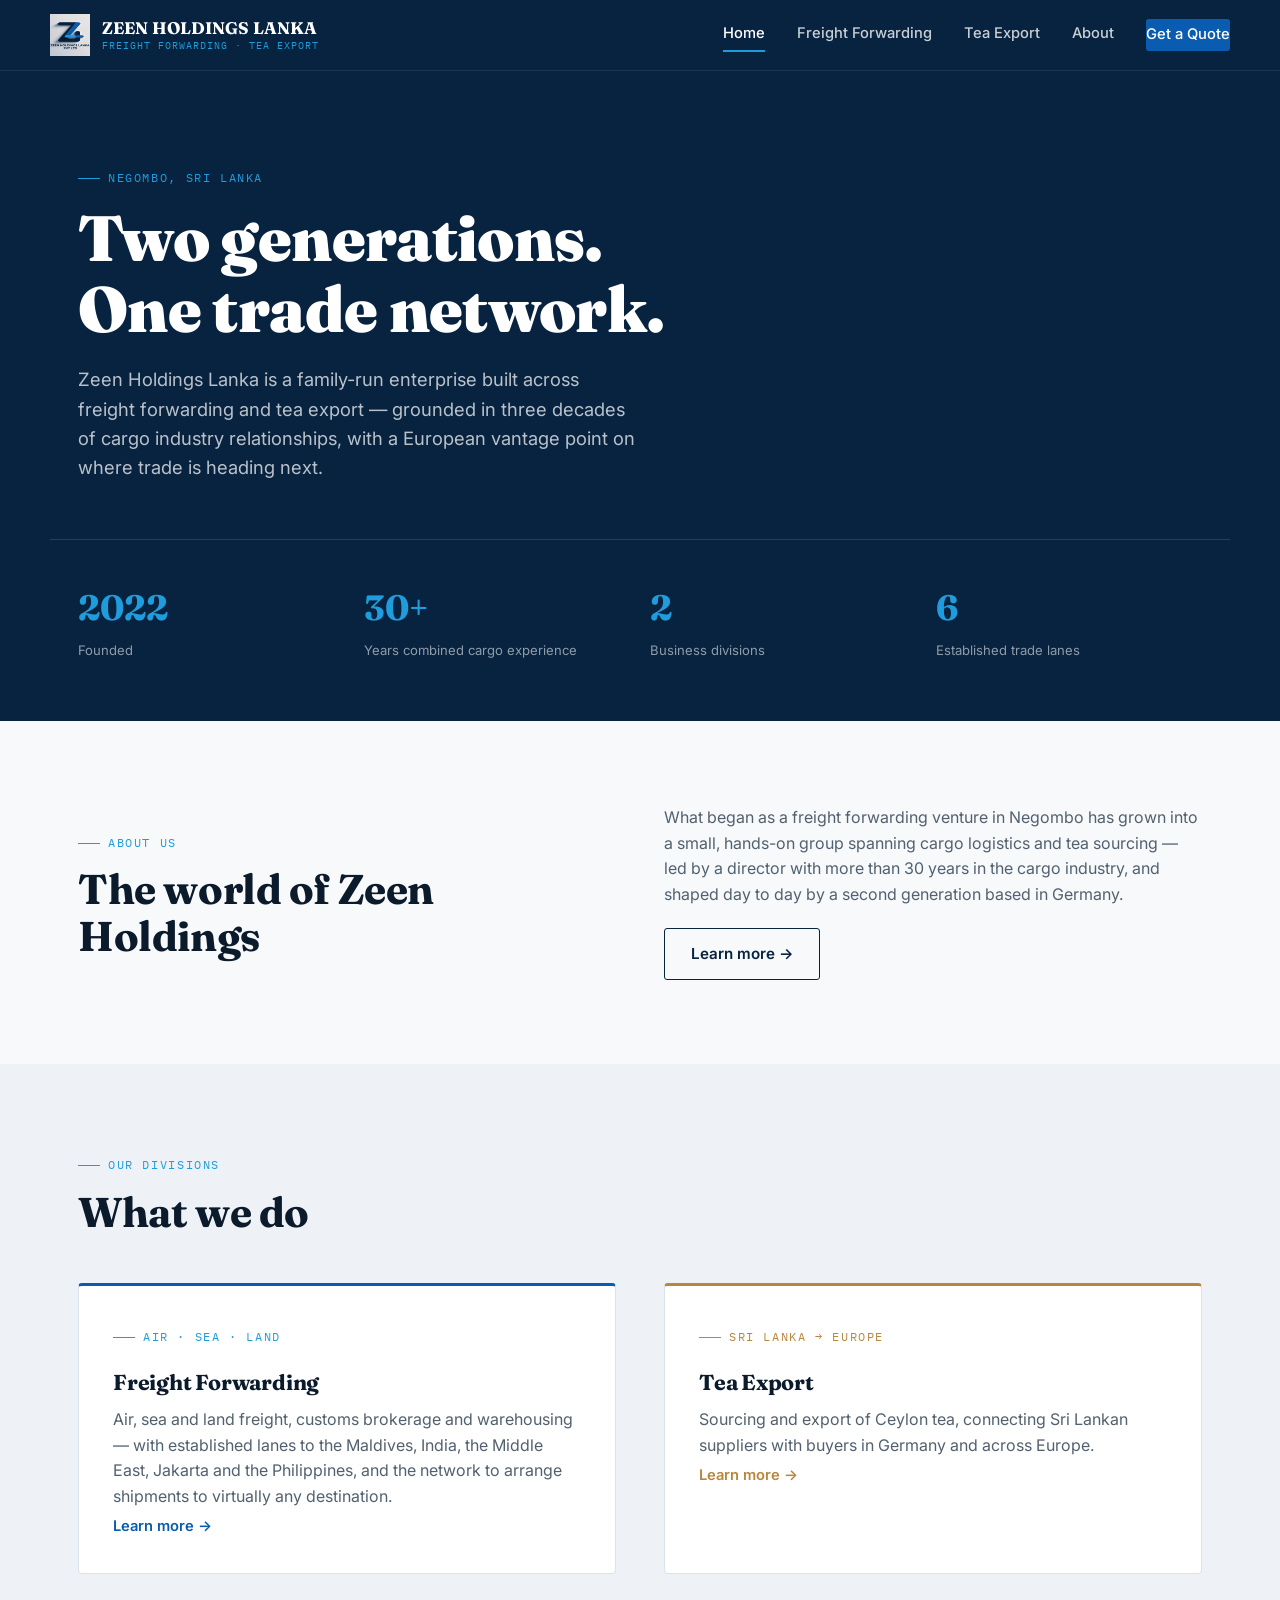
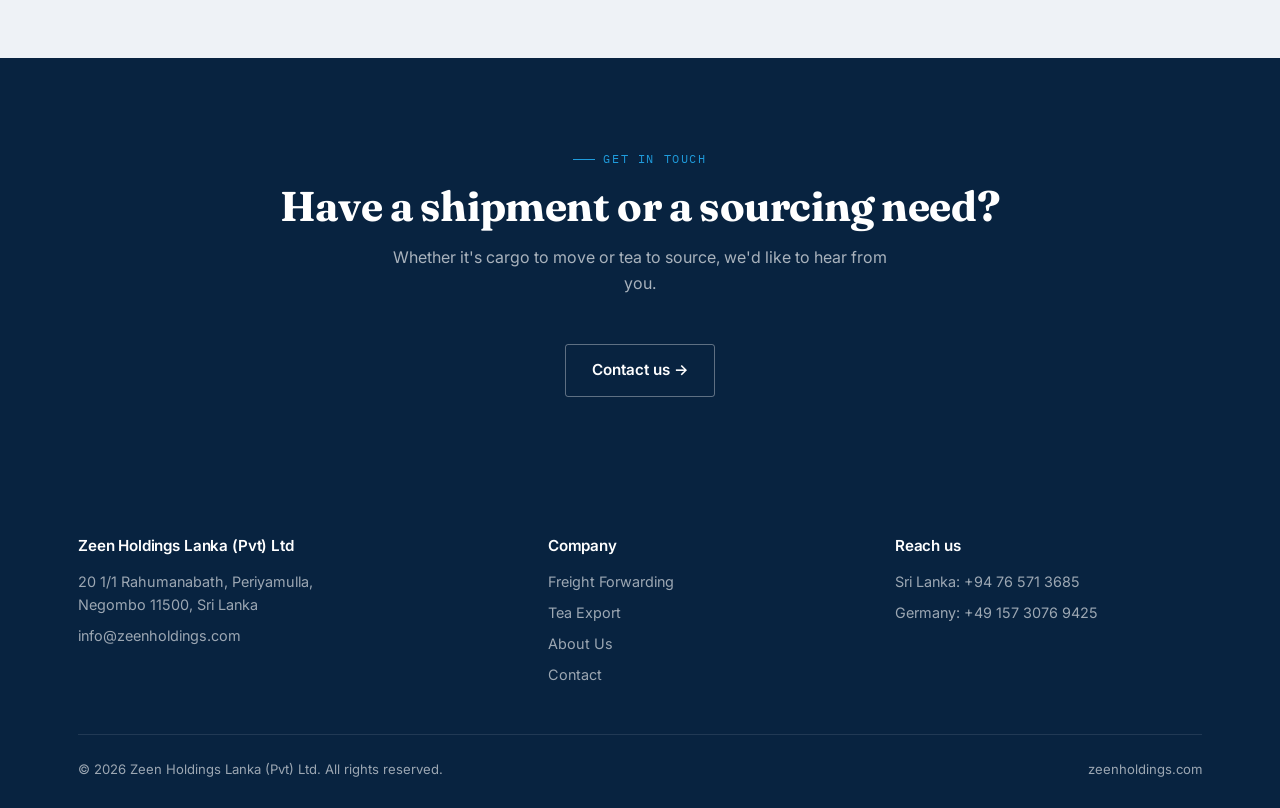
==== index.html @ 5c4035da "Initial site upload" ====
<!DOCTYPE html>
<html lang="en">
<head>
<meta charset="UTF-8">
<meta name="viewport" content="width=device-width, initial-scale=1.0">
<title>Zeen Holdings Lanka — Air &amp; Sea Freight Forwarding + Ceylon Tea Export</title>
<meta name="description" content="Zeen Holdings Lanka (Pvt) Ltd — air &amp; sea freight forwarding from Negombo, Sri Lanka worldwide, with established lanes to the Maldives, India, Middle East, Jakarta &amp; Philippines, plus Ceylon tea sourcing and export for European buyers.">
<link rel="icon" href="assets/logo.png">
<link rel="stylesheet" href="css/style.css">
</head>
<body>

<header class="site">
  <div class="wrap nav">
    <a href="index.html" class="brand">
      <img src="assets/logo-cropped.png" alt="Zeen Holdings Lanka logo">
      <span class="brand-text">ZEEN HOLDINGS LANKA<span>FREIGHT FORWARDING · TEA EXPORT</span></span>
    </a>
    <button class="menu-toggle" aria-label="Toggle menu" onclick="document.querySelector('nav.links').classList.toggle('open')">&#9776;</button>
    <nav class="links">
      <a href="index.html" class="active">Home</a>
      <a href="freight-forwarding.html">Freight Forwarding</a>
      <a href="tea-export.html">Tea Export</a>
      <a href="about.html">About</a>
      <a href="contact.html" class="nav-cta">Get a Quote</a>
    </nav>
  </div>
</header>

<section class="hero">
  <div class="wrap">
    <div class="eyebrow">Negombo, Sri Lanka</div>
    <h1>Two generations.<br>One trade network.</h1>
    <p class="lede">Zeen Holdings Lanka is a family-run enterprise built across freight forwarding and tea export — grounded in three decades of cargo industry relationships, with a European vantage point on where trade is heading next.</p>
  </div>

  <div class="wrap stats-bar">
    <div class="stat">
      <div class="stat-num">2022</div>
      <div class="stat-label">Founded</div>
    </div>
    <div class="stat">
      <div class="stat-num">30+</div>
      <div class="stat-label">Years combined cargo experience</div>
    </div>
    <div class="stat">
      <div class="stat-num">2</div>
      <div class="stat-label">Business divisions</div>
    </div>
    <div class="stat">
      <div class="stat-num">6</div>
      <div class="stat-label">Established trade lanes</div>
    </div>
  </div>
</section>

<section>
  <div class="wrap grid-2" style="align-items:center;">
    <div>
      <div class="eyebrow">About us</div>
      <h2>The world of Zeen Holdings</h2>
    </div>
    <div>
      <p>What began as a freight forwarding venture in Negombo has grown into a small, hands-on group spanning cargo logistics and tea sourcing — led by a director with more than 30 years in the cargo industry, and shaped day to day by a second generation based in Germany.</p>
      <a href="about.html" class="btn btn-dark mt-lg" style="margin-top:20px;">Learn more →</a>
    </div>
  </div>
</section>

<section class="section-alt">
  <div class="wrap">
    <div class="eyebrow">Our divisions</div>
    <h2>What we do</h2>

    <div class="grid-2 mt-lg">
      <div class="division-card">
        <div class="eyebrow">Air · Sea · Land</div>
        <h3>Freight Forwarding</h3>
        <p>Air, sea and land freight, customs brokerage and warehousing — with established lanes to the Maldives, India, the Middle East, Jakarta and the Philippines, and the network to arrange shipments to virtually any destination.</p>
        <a href="freight-forwarding.html" class="btn-link">Learn more →</a>
      </div>
      <div class="division-card">
        <div class="eyebrow gold">Sri Lanka → Europe</div>
        <h3>Tea Export</h3>
        <p>Sourcing and export of Ceylon tea, connecting Sri Lankan suppliers with buyers in Germany and across Europe.</p>
        <a href="tea-export.html" class="btn-link gold">Learn more →</a>
      </div>
    </div>
  </div>
</section>

<section class="section-navy">
  <div class="wrap center">
    <div class="eyebrow" style="justify-content:center;">Get in touch</div>
    <h2>Have a shipment or a sourcing need?</h2>
    <p style="max-width:520px;margin:16px auto 0;">Whether it's cargo to move or tea to source, we'd like to hear from you.</p>
    <a href="contact.html" class="btn btn-ghost mt-lg">Contact us →</a>
  </div>
</section>

<footer class="site">
  <div class="wrap">
    <div class="footer-grid">
      <div>
        <h4>Zeen Holdings Lanka (Pvt) Ltd</h4>
        <p>20 1/1 Rahumanabath, Periyamulla,<br>Negombo 11500, Sri Lanka</p>
        <p>info@zeenholdings.com</p>
      </div>
      <div>
        <h4>Company</h4>
        <a href="freight-forwarding.html">Freight Forwarding</a>
        <a href="tea-export.html">Tea Export</a>
        <a href="about.html">About Us</a>
        <a href="contact.html">Contact</a>
      </div>
      <div>
        <h4>Reach us</h4>
        <a href="https://wa.me/94765713685">Sri Lanka: +94 76 571 3685</a>
        <a href="https://wa.me/4915730769425">Germany: +49 157 3076 9425</a>
      </div>
    </div>
    <div class="footer-bottom">
      <span>© 2026 Zeen Holdings Lanka (Pvt) Ltd. All rights reserved.</span>
      <span>zeenholdings.com</span>
    </div>
  </div>
</footer>

</body>
</html>
---- css/style.css ----
/* ============================================
   ZEEN HOLDINGS LANKA — Design System
   ============================================ */

@import url('https://fonts.googleapis.com/css2?family=Fraunces:ital,opsz,wght@0,9..144,400;0,9..144,600;0,9..144,700;0,9..144,900;1,9..144,500&family=Inter:wght@400;500;600;700&family=IBM+Plex+Mono:wght@400;500&display=swap');

:root {
  --navy: #082340;
  --navy-2: #0d3159;
  --blue: #0a5cb0;
  --blue-bright: #1f9cdc;
  --gold: #b8873c;
  --gold-soft: #e8d3ab;
  --bg: #f7f9fb;
  --bg-alt: #eef2f6;
  --ink: #0b1b2b;
  --ink-soft: #52616f;
  --white: #ffffff;
  --line: #dbe3ea;

  --display: 'Fraunces', serif;
  --body: 'Inter', system-ui, sans-serif;
  --mono: 'IBM Plex Mono', monospace;

  --max: 1180px;
}

* { box-sizing: border-box; margin: 0; padding: 0; }

html { scroll-behavior: smooth; }

body {
  font-family: var(--body);
  color: var(--ink);
  background: var(--bg);
  line-height: 1.6;
  -webkit-font-smoothing: antialiased;
}

img { max-width: 100%; display: block; }

a { color: inherit; text-decoration: none; }

.wrap {
  max-width: var(--max);
  margin: 0 auto;
  padding: 0 28px;
}

h1, h2, h3, h4 {
  font-family: var(--display);
  font-weight: 700;
  line-height: 1.12;
  letter-spacing: -0.01em;
}

h1 { font-size: clamp(2.4rem, 5vw, 4rem); font-weight: 900; }
h2 { font-size: clamp(1.8rem, 3.4vw, 2.6rem); }
h3 { font-size: 1.35rem; }

p { color: var(--ink-soft); }

.eyebrow {
  font-family: var(--mono);
  font-size: 0.72rem;
  letter-spacing: 0.14em;
  text-transform: uppercase;
  color: var(--blue-bright);
  display: inline-flex;
  align-items: center;
  gap: 8px;
  margin-bottom: 14px;
}
.eyebrow::before {
  content: '';
  width: 22px;
  height: 1px;
  background: var(--blue-bright);
}
.eyebrow.gold { color: var(--gold); }
.eyebrow.gold::before { background: var(--gold); }

/* ---------- Buttons ---------- */
.btn {
  display: inline-flex;
  align-items: center;
  gap: 10px;
  padding: 13px 26px;
  border-radius: 3px;
  font-weight: 600;
  font-size: 0.95rem;
  border: 1px solid transparent;
  cursor: pointer;
  transition: all 0.18s ease;
}
.btn-primary { background: var(--blue); color: var(--white); }
.btn-primary:hover { background: var(--blue-bright); transform: translateY(-1px); }
.btn-ghost { border-color: rgba(255,255,255,0.35); color: var(--white); }
.btn-ghost:hover { border-color: var(--white); background: rgba(255,255,255,0.08); }
.btn-dark { border-color: var(--navy); color: var(--navy); }
.btn-dark:hover { background: var(--navy); color: var(--white); }
.btn-gold { background: var(--gold); color: var(--white); }
.btn-gold:hover { background: #a3762f; }

/* ---------- Header / Nav ---------- */
header.site {
  background: var(--navy);
  position: sticky;
  top: 0;
  z-index: 100;
  border-bottom: 1px solid rgba(255,255,255,0.08);
}
.nav {
  display: flex;
  align-items: center;
  justify-content: space-between;
  padding: 14px 0;
}
.brand {
  display: flex;
  align-items: center;
  gap: 12px;
}
.brand img { height: 42px; width: auto; }
.brand-text {
  font-family: var(--display);
  color: var(--white);
  font-weight: 700;
  font-size: 1.05rem;
  line-height: 1.15;
}
.brand-text span {
  display: block;
  font-family: var(--mono);
  font-size: 0.62rem;
  letter-spacing: 0.1em;
  color: var(--blue-bright);
  font-weight: 400;
  margin-top: 2px;
}
nav.links {
  display: flex;
  gap: 32px;
  align-items: center;
}
nav.links a {
  color: rgba(255,255,255,0.78);
  font-size: 0.92rem;
  font-weight: 500;
  transition: color 0.15s;
  padding: 4px 0;
  border-bottom: 2px solid transparent;
}
nav.links a:hover, nav.links a.active {
  color: var(--white);
  border-bottom-color: var(--blue-bright);
}
.nav-cta {
  background: var(--blue);
  color: var(--white) !important;
  padding: 9px 18px;
  border-radius: 3px;
  border-bottom: none !important;
}
.nav-cta:hover { background: var(--blue-bright); }

.menu-toggle { display: none; background: none; border: none; color: var(--white); font-size: 1.6rem; cursor: pointer; }

@media (max-width: 860px) {
  nav.links {
    position: fixed;
    top: 70px; left: 0; right: 0;
    background: var(--navy);
    flex-direction: column;
    align-items: flex-start;
    padding: 20px 28px 28px;
    gap: 18px;
    transform: translateY(-140%);
    transition: transform 0.25s ease;
    border-bottom: 1px solid rgba(255,255,255,0.1);
  }
  nav.links.open { transform: translateY(0); }
  .menu-toggle { display: block; }
}

/* ---------- Hero ---------- */
.hero {
  background: var(--navy);
  color: var(--white);
  padding: 90px 0 60px;
  position: relative;
  overflow: hidden;
}
.hero .wrap { position: relative; z-index: 2; }
.hero h1 { color: var(--white); max-width: 780px; }
.hero .lede {
  color: rgba(255,255,255,0.72);
  font-size: 1.15rem;
  max-width: 560px;
  margin-top: 20px;
}
.hero-cta { display: flex; gap: 16px; margin-top: 34px; flex-wrap: wrap; }

/* ---------- Sections ---------- */
section { padding: 84px 0; }
.section-alt { background: var(--bg-alt); }
.section-navy { background: var(--navy); color: var(--white); }
.section-navy p { color: rgba(255,255,255,0.65); }
.section-navy h2 { color: var(--white); }

.grid-2 { display: grid; grid-template-columns: 1fr 1fr; gap: 48px; }
.grid-3 { display: grid; grid-template-columns: repeat(3, 1fr); gap: 28px; }
@media (max-width: 860px) {
  .grid-2, .grid-3 { grid-template-columns: 1fr; }
}

/* ---------- Cards ---------- */
.card {
  background: var(--white);
  border: 1px solid var(--line);
  border-radius: 4px;
  padding: 32px;
}
.card-route {
  border-left: 3px solid var(--blue);
  padding-left: 20px;
}

/* ---------- Manifest-style list ---------- */
.manifest {
  border-top: 1px solid var(--line);
}
.manifest-row {
  display: grid;
  grid-template-columns: 110px 1fr auto;
  gap: 20px;
  align-items: center;
  padding: 18px 0;
  border-bottom: 1px solid var(--line);
}
.manifest-row .code {
  font-family: var(--mono);
  font-size: 0.82rem;
  color: var(--blue);
  letter-spacing: 0.02em;
}
.manifest-row .name { font-weight: 600; font-size: 1.02rem; }
.manifest-row .detail { color: var(--ink-soft); font-size: 0.9rem; margin-top: 2px; }
.section-navy .manifest-row { border-color: rgba(255,255,255,0.12); }
.section-navy .manifest-row .name { color: var(--white); }

/* ---------- Two-lane split (freight / tea) ---------- */
.lane {
  border-radius: 6px;
  padding: 40px;
  color: var(--white);
  position: relative;
  overflow: hidden;
}
.lane-freight { background: linear-gradient(155deg, var(--navy), var(--blue-2, #0d3159) 70%); }
.lane-tea { background: linear-gradient(155deg, #6b4e1e, var(--gold) 85%); }
.lane .eyebrow { color: rgba(255,255,255,0.75); }
.lane .eyebrow::before { background: rgba(255,255,255,0.5); }
.lane h3 { color: var(--white); font-size: 1.6rem; margin-bottom: 12px; }
.lane p { color: rgba(255,255,255,0.82); margin-bottom: 24px; }
.lane a.btn { border-color: rgba(255,255,255,0.5); color: var(--white); }
.lane a.btn:hover { background: rgba(255,255,255,0.14); }

/* ---------- Footer ---------- */
footer.site {
  background: var(--navy);
  color: rgba(255,255,255,0.6);
  padding: 56px 0 28px;
  margin-top: 0;
}
.footer-grid {
  display: grid;
  grid-template-columns: 1.4fr 1fr 1fr;
  gap: 40px;
  padding-bottom: 40px;
  border-bottom: 1px solid rgba(255,255,255,0.1);
}
@media (max-width: 760px) {
  .footer-grid { grid-template-columns: 1fr; }
}
.footer-grid h4 { color: var(--white); font-size: 0.95rem; margin-bottom: 16px; font-family: var(--body); font-weight: 600; }
.footer-grid a, .footer-grid p { font-size: 0.9rem; color: rgba(255,255,255,0.6); margin-bottom: 8px; display: block; }
.footer-grid a:hover { color: var(--blue-bright); }
.footer-bottom {
  display: flex;
  justify-content: space-between;
  align-items: center;
  padding-top: 24px;
  font-size: 0.82rem;
  flex-wrap: wrap;
  gap: 12px;
}

/* ---------- Forms ---------- */
.form-group { margin-bottom: 20px; }
.form-group label {
  display: block;
  font-size: 0.85rem;
  font-weight: 600;
  margin-bottom: 6px;
  color: var(--ink);
}
.form-group input,
.form-group select,
.form-group textarea {
  width: 100%;
  padding: 12px 14px;
  border: 1px solid var(--line);
  border-radius: 3px;
  font-family: var(--body);
  font-size: 0.95rem;
  background: var(--white);
  color: var(--ink);
}
.form-group textarea { resize: vertical; min-height: 120px; }
.form-group input:focus,
.form-group select:focus,
.form-group textarea:focus {
  outline: 2px solid var(--blue-bright);
  outline-offset: 1px;
}
.form-row { display: grid; grid-template-columns: 1fr 1fr; gap: 20px; }
@media (max-width: 640px) { .form-row { grid-template-columns: 1fr; } }

/* ---------- Stats bar ---------- */
.stats-bar {
  display: grid;
  grid-template-columns: repeat(4, 1fr);
  gap: 20px;
  margin-top: 56px;
  padding-top: 40px;
  border-top: 1px solid rgba(255,255,255,0.12);
}
.stat-num {
  font-family: var(--display);
  font-weight: 700;
  font-size: 2.2rem;
  color: var(--blue-bright);
}
.stat-label {
  font-size: 0.82rem;
  color: rgba(255,255,255,0.55);
  margin-top: 4px;
}
@media (max-width: 760px) {
  .stats-bar { grid-template-columns: repeat(2, 1fr); }
}

/* ---------- Division cards (homepage) ---------- */
.division-card {
  background: var(--white);
  border: 1px solid var(--line);
  border-radius: 4px;
  padding: 34px;
  border-top: 3px solid var(--blue);
}
.division-card:nth-child(2) { border-top-color: var(--gold); }
.division-card h3 { margin: 10px 0 12px; }
.btn-link {
  color: var(--blue);
  font-weight: 600;
  font-size: 0.92rem;
  display: inline-block;
  margin-top: 6px;
}
.btn-link:hover { text-decoration: underline; }
.btn-link.gold { color: var(--gold); }

/* ---------- Trade route SVG map ---------- */
.route-map { margin-top: 56px; }
.route-map svg { width: 100%; height: auto; }
.route-legend { display: flex; gap: 26px; flex-wrap: wrap; margin-top: 18px; font-family: var(--mono); font-size: 0.72rem; color: rgba(255,255,255,0.55); }
.route-legend span { display: inline-flex; align-items: center; gap: 8px; }
.route-legend i { width: 8px; height: 8px; border-radius: 50%; background: var(--blue-bright); display: inline-block; }

/* ---------- Utility ---------- */
.center { text-align: center; }
.mt-lg { margin-top: 48px; }
.small { font-size: 0.85rem; color: var(--ink-soft); }
.tag {
  display: inline-block;
  font-family: var(--mono);
  font-size: 0.68rem;
  letter-spacing: 0.06em;
  text-transform: uppercase;
  padding: 4px 10px;
  border-radius: 20px;
  border: 1px solid var(--line);
  color: var(--ink-soft);
  margin-right: 8px;
  margin-bottom: 8px;
}
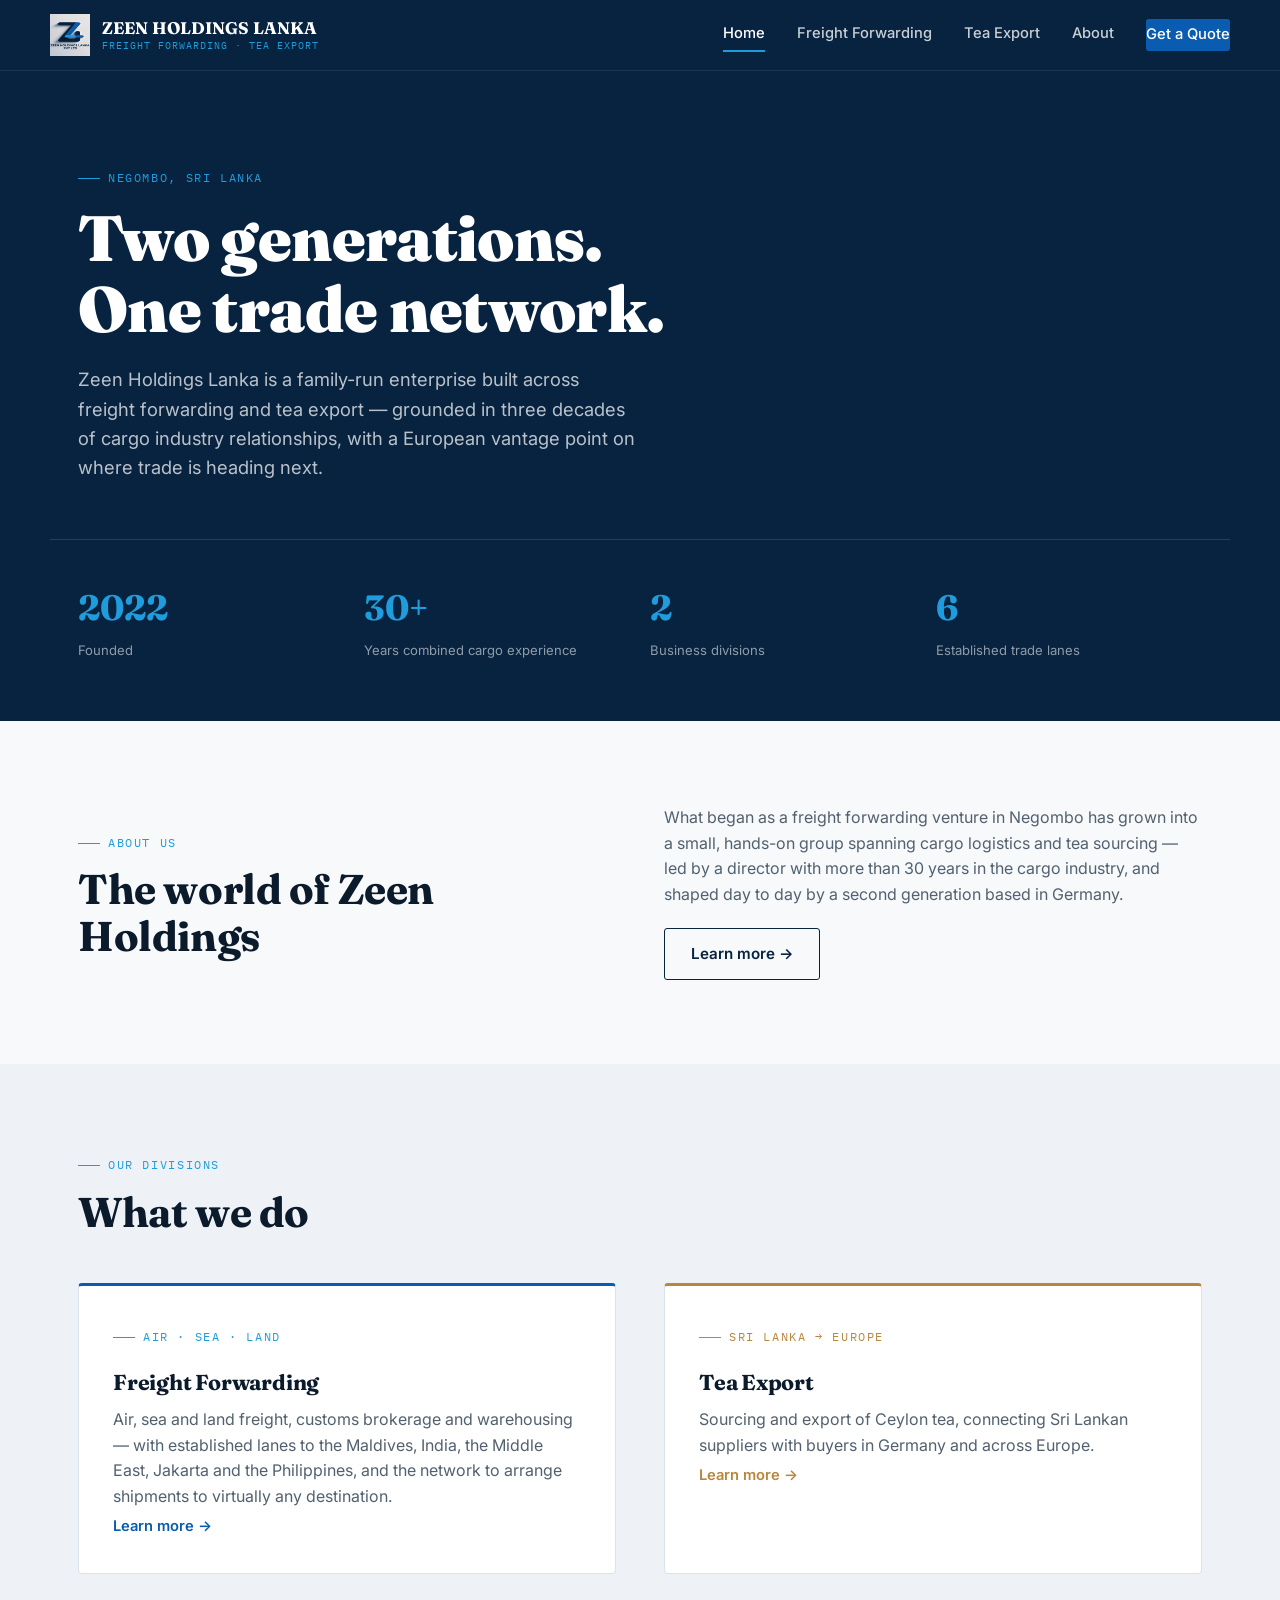
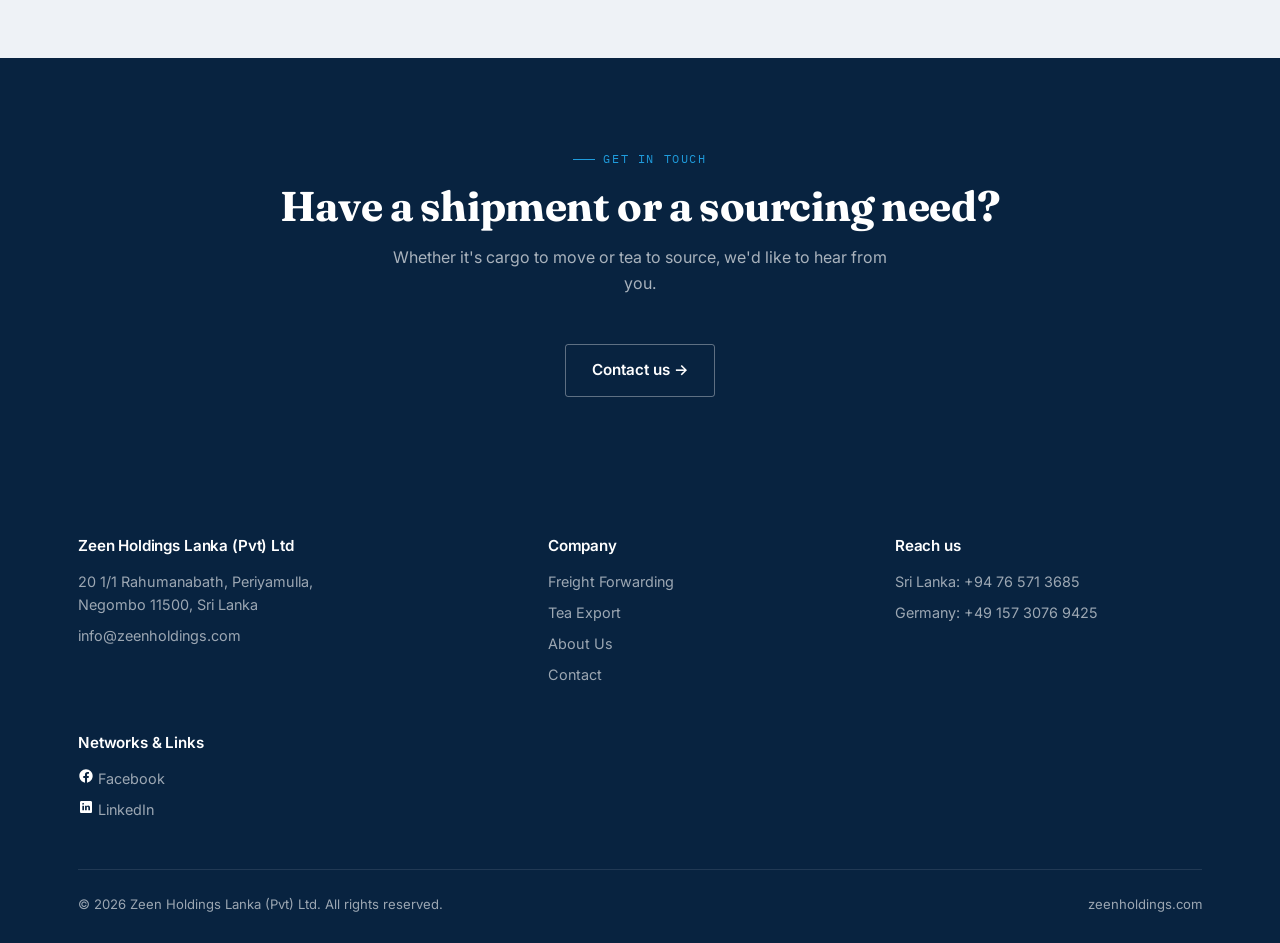
==== commit 72349cef: "Add files via upload" ====
--- a/index.html
+++ b/index.html
@@ -3,6 +3,7 @@
 <head>
 <meta charset="UTF-8">
 <meta name="viewport" content="width=device-width, initial-scale=1.0">
+<meta name="google-site-verification" content="156vTY90Lp35Buzos5YutGTBZJlojdCdBhtYxY1Vv-Y" />
 <title>Zeen Holdings Lanka — Air &amp; Sea Freight Forwarding + Ceylon Tea Export</title>
 <meta name="description" content="Zeen Holdings Lanka (Pvt) Ltd — air &amp; sea freight forwarding from Negombo, Sri Lanka worldwide, with established lanes to the Maldives, India, Middle East, Jakarta &amp; Philippines, plus Ceylon tea sourcing and export for European buyers.">
 <link rel="icon" href="assets/logo.png">
@@ -118,6 +119,17 @@
         <a href="https://wa.me/94765713685">Sri Lanka: +94 76 571 3685</a>
         <a href="https://wa.me/4915730769425">Germany: +49 157 3076 9425</a>
       </div>
+      <div class="footer-social">
+        <h4>Networks &amp; Links</h4>
+        <a href="https://www.facebook.com/profile.php?id=61588667222241" target="_blank" rel="noopener">
+          <svg width="16" height="16" viewBox="0 0 24 24" fill="none" xmlns="http://www.w3.org/2000/svg"><path d="M22 12.06C22 6.5 17.52 2 12 2S2 6.5 2 12.06C2 17.08 5.66 21.23 10.44 22V14.96H7.9V12.06H10.44V9.85C10.44 7.34 11.93 5.96 14.22 5.96C15.31 5.96 16.45 6.15 16.45 6.15V8.62H15.19C13.95 8.62 13.56 9.39 13.56 10.18V12.06H16.34L15.89 14.96H13.56V22C18.34 21.23 22 17.08 22 12.06Z" fill="#ffffff"/></svg>
+          Facebook
+        </a>
+        <a href="https://www.linkedin.com/company/zeenholdings/" target="_blank" rel="noopener">
+          <svg width="16" height="16" viewBox="0 0 24 24" fill="none" xmlns="http://www.w3.org/2000/svg"><path d="M19 3H5C3.9 3 3 3.9 3 5V19C3 20.1 3.9 21 5 21H19C20.1 21 21 20.1 21 19V5C21 3.9 20.1 3 19 3ZM9 17H6.5V10H9V17ZM7.7 8.7C6.9 8.7 6.3 8.1 6.3 7.3C6.3 6.5 6.9 5.9 7.7 5.9C8.5 5.9 9.1 6.5 9.1 7.3C9.1 8.1 8.5 8.7 7.7 8.7ZM18 17H15.5V13.2C15.5 12.2 15.1 11.6 14.3 11.6C13.5 11.6 13.1 12.2 13.1 13.2V17H10.6V10H13.1V11.1C13.4 10.5 14.1 9.9 15.2 9.9C16.9 9.9 18 11 18 13.1V17Z" fill="#ffffff"/></svg>
+          LinkedIn
+        </a>
+      </div>
     </div>
     <div class="footer-bottom">
       <span>© 2026 Zeen Holdings Lanka (Pvt) Ltd. All rights reserved.</span>
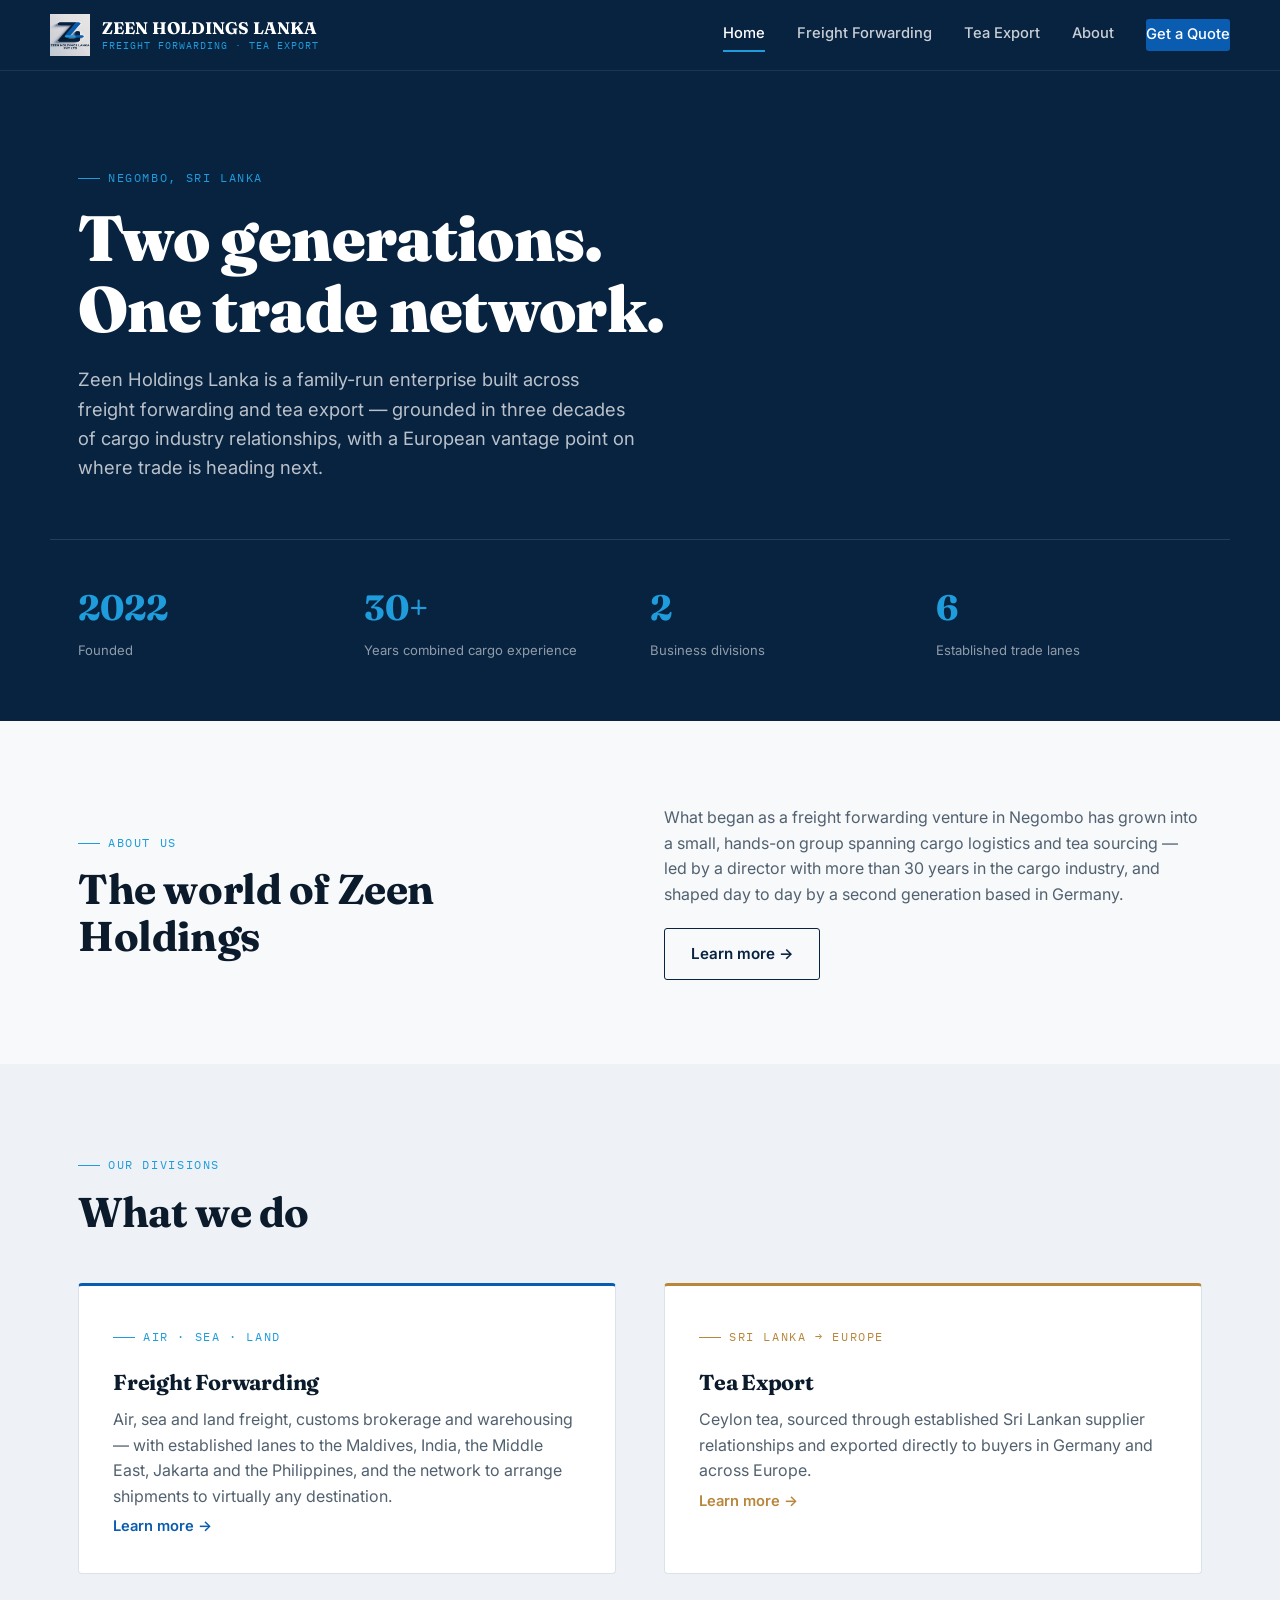
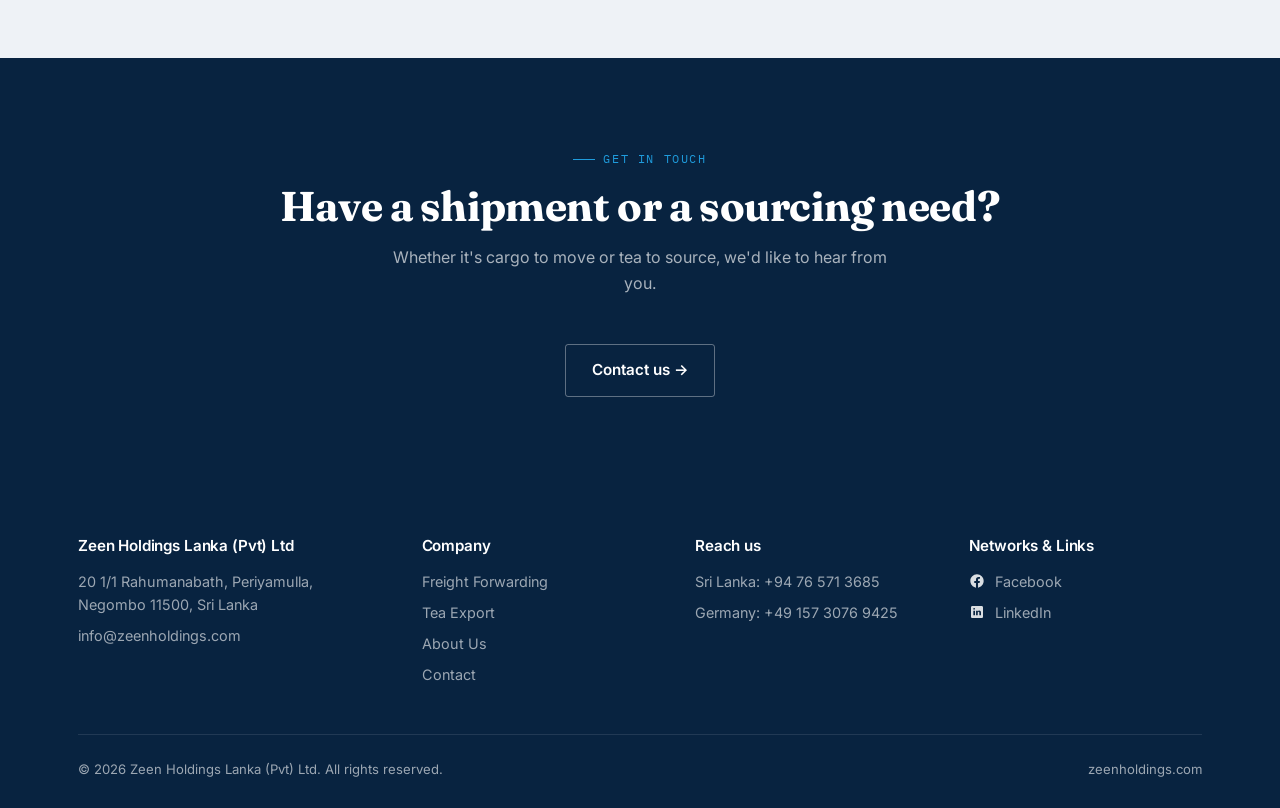
==== commit e16a4812: "Add files via upload" ====
--- a/index.html
+++ b/index.html
@@ -83,7 +83,7 @@
       <div class="division-card">
         <div class="eyebrow gold">Sri Lanka → Europe</div>
         <h3>Tea Export</h3>
-        <p>Sourcing and export of Ceylon tea, connecting Sri Lankan suppliers with buyers in Germany and across Europe.</p>
+        <p>Ceylon tea, sourced through established Sri Lankan supplier relationships and exported directly to buyers in Germany and across Europe.</p>
         <a href="tea-export.html" class="btn-link gold">Learn more →</a>
       </div>
     </div>
--- a/css/style.css
+++ b/css/style.css
@@ -275,7 +275,7 @@
 }
 .footer-grid {
   display: grid;
-  grid-template-columns: 1.4fr 1fr 1fr;
+  grid-template-columns: 1.3fr 1fr 1fr 1fr;
   gap: 40px;
   padding-bottom: 40px;
   border-bottom: 1px solid rgba(255,255,255,0.1);
@@ -285,6 +285,13 @@
 }
 .footer-grid h4 { color: var(--white); font-size: 0.95rem; margin-bottom: 16px; font-family: var(--body); font-weight: 600; }
 .footer-grid a, .footer-grid p { font-size: 0.9rem; color: rgba(255,255,255,0.6); margin-bottom: 8px; display: block; }
+.footer-social a {
+  display: flex;
+  align-items: center;
+  gap: 10px;
+}
+.footer-social svg { flex-shrink: 0; opacity: 0.85; }
+.footer-social a:hover svg { opacity: 1; }
 .footer-grid a:hover { color: var(--blue-bright); }
 .footer-bottom {
   display: flex;
@@ -394,4 +401,4 @@
   color: var(--ink-soft);
   margin-right: 8px;
   margin-bottom: 8px;
-}+}
